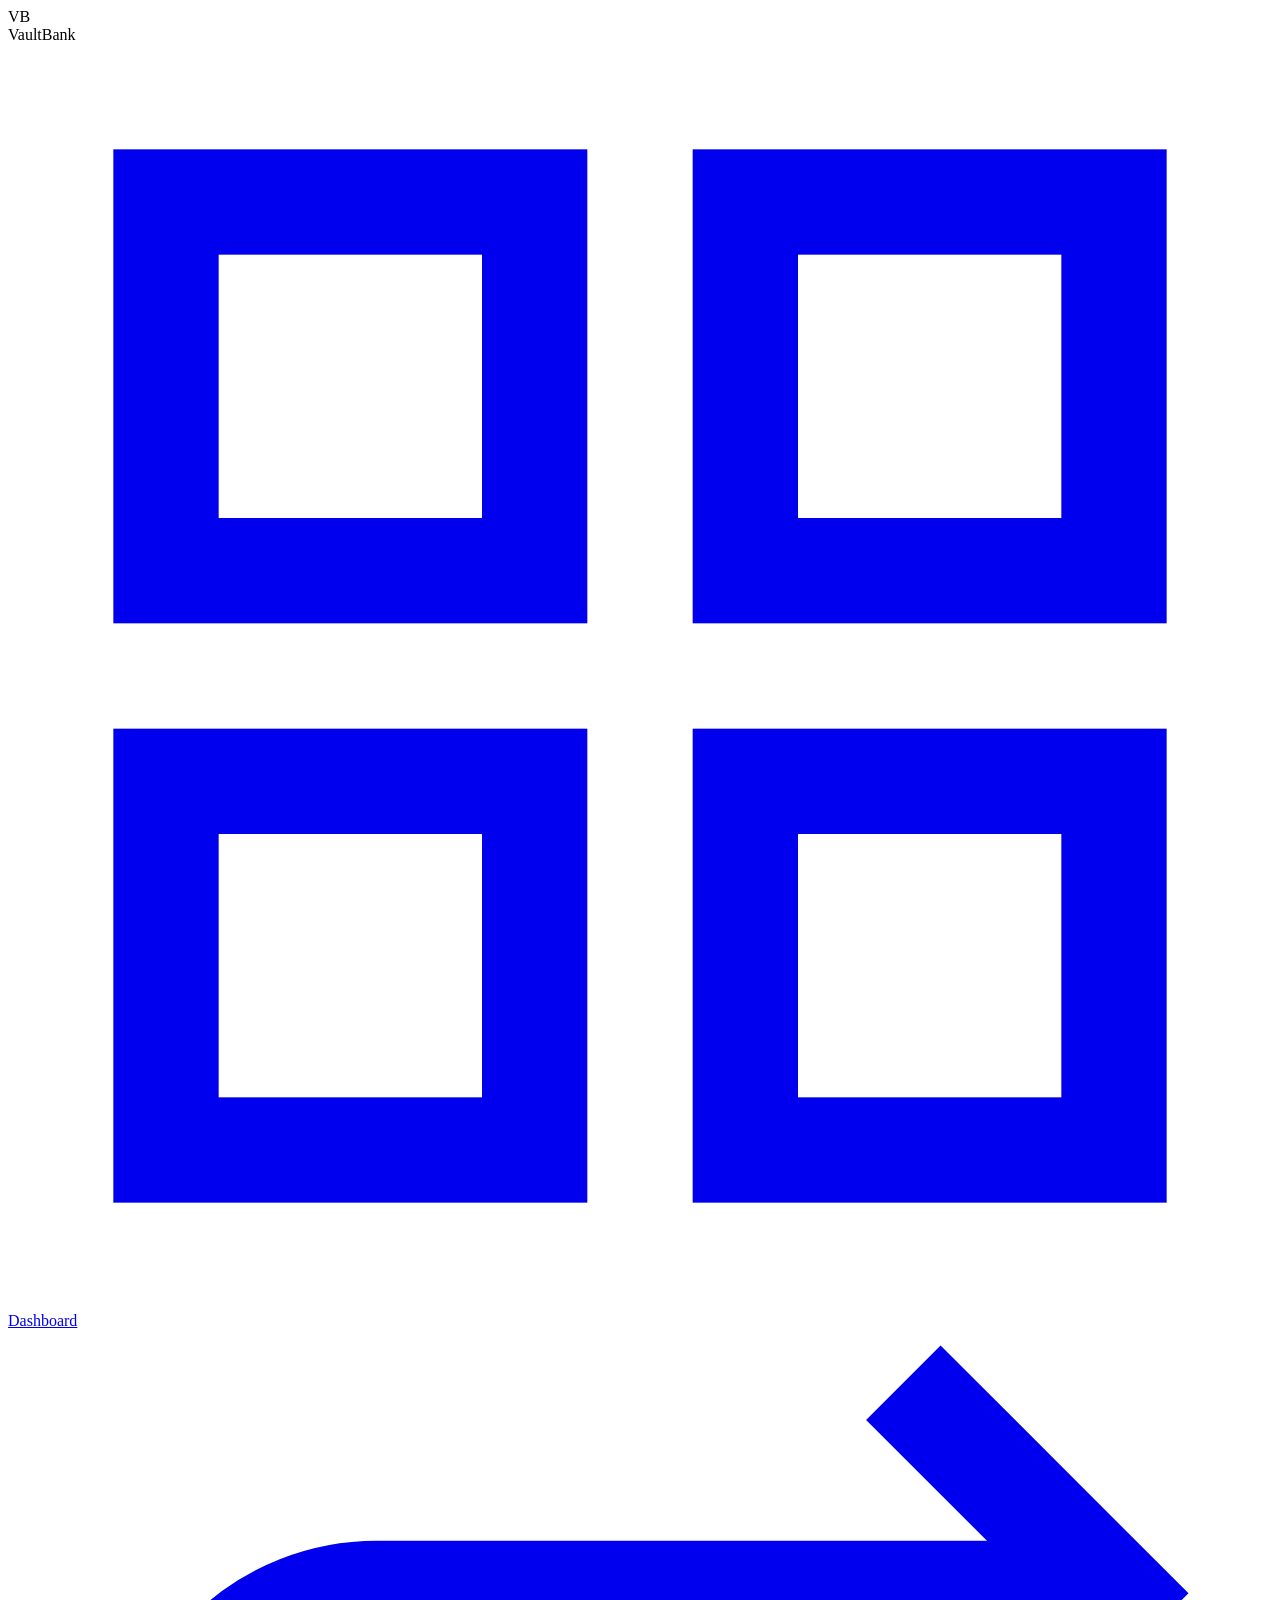
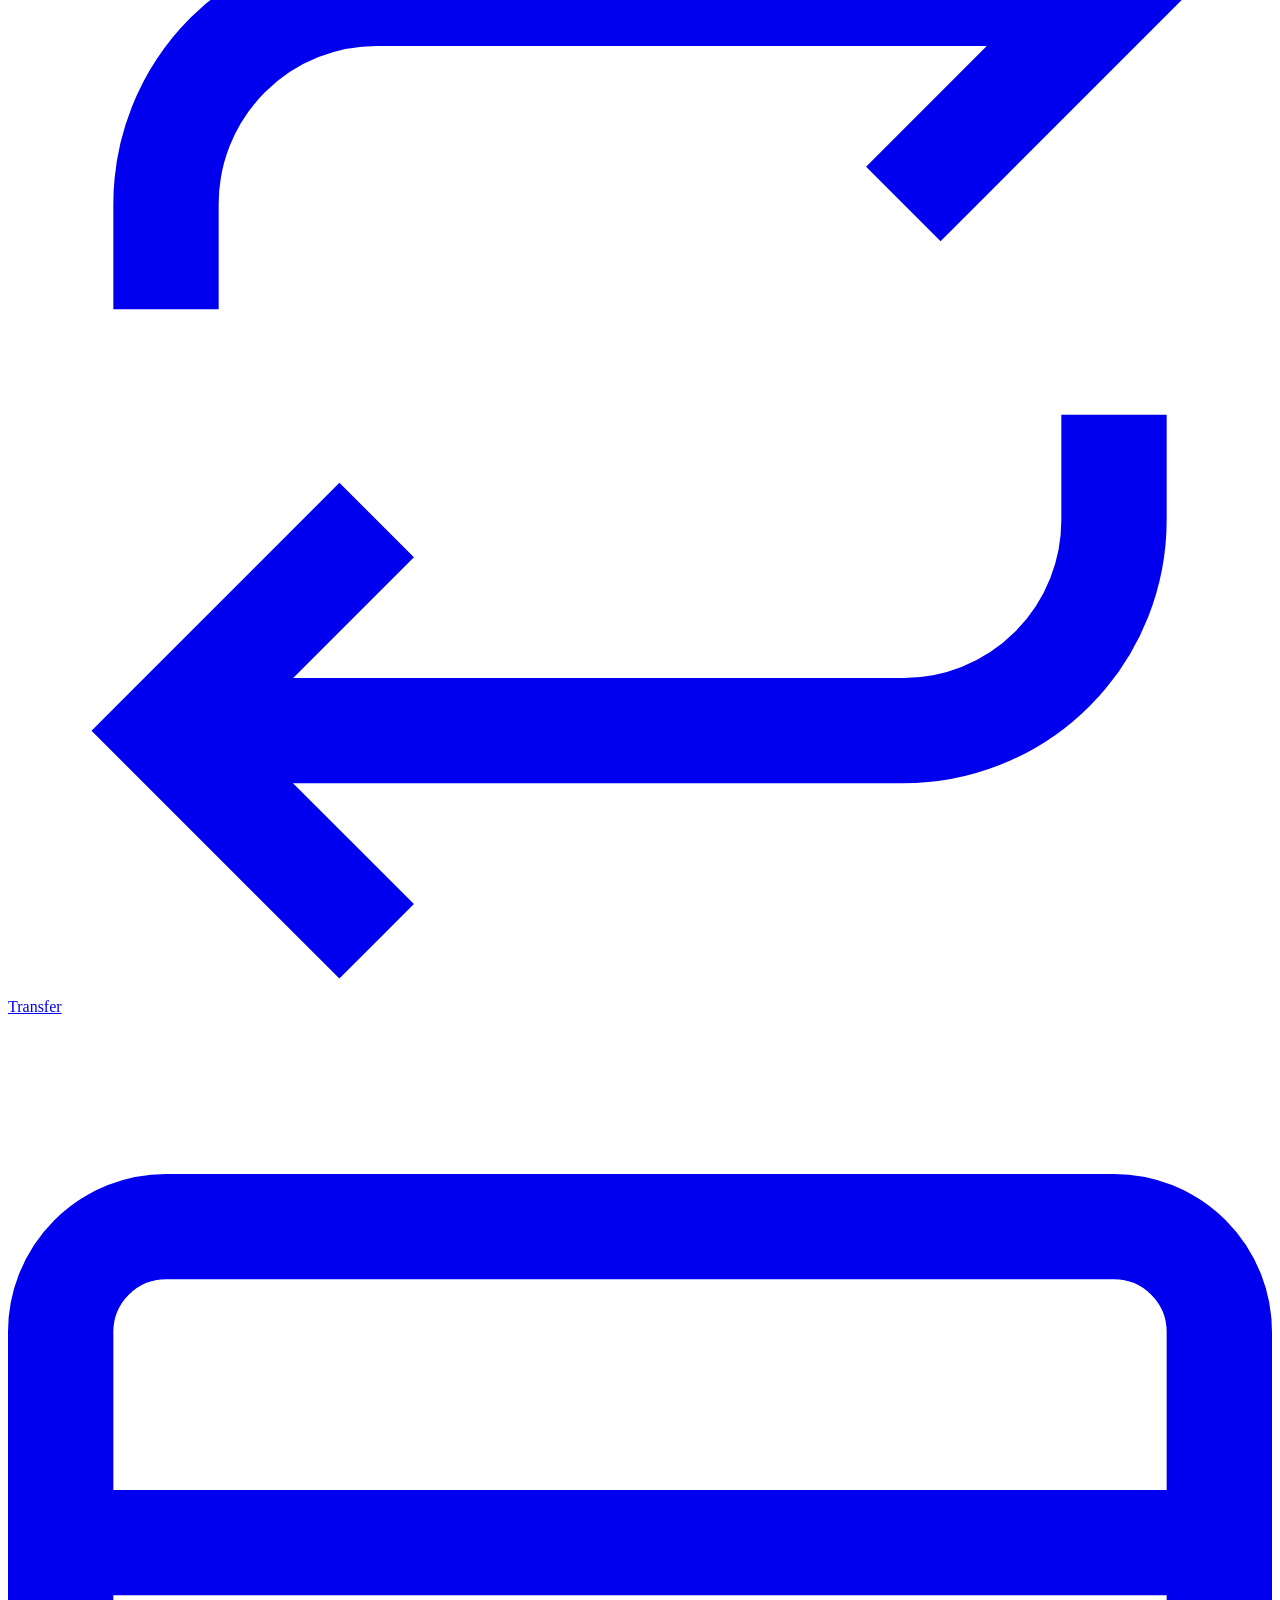
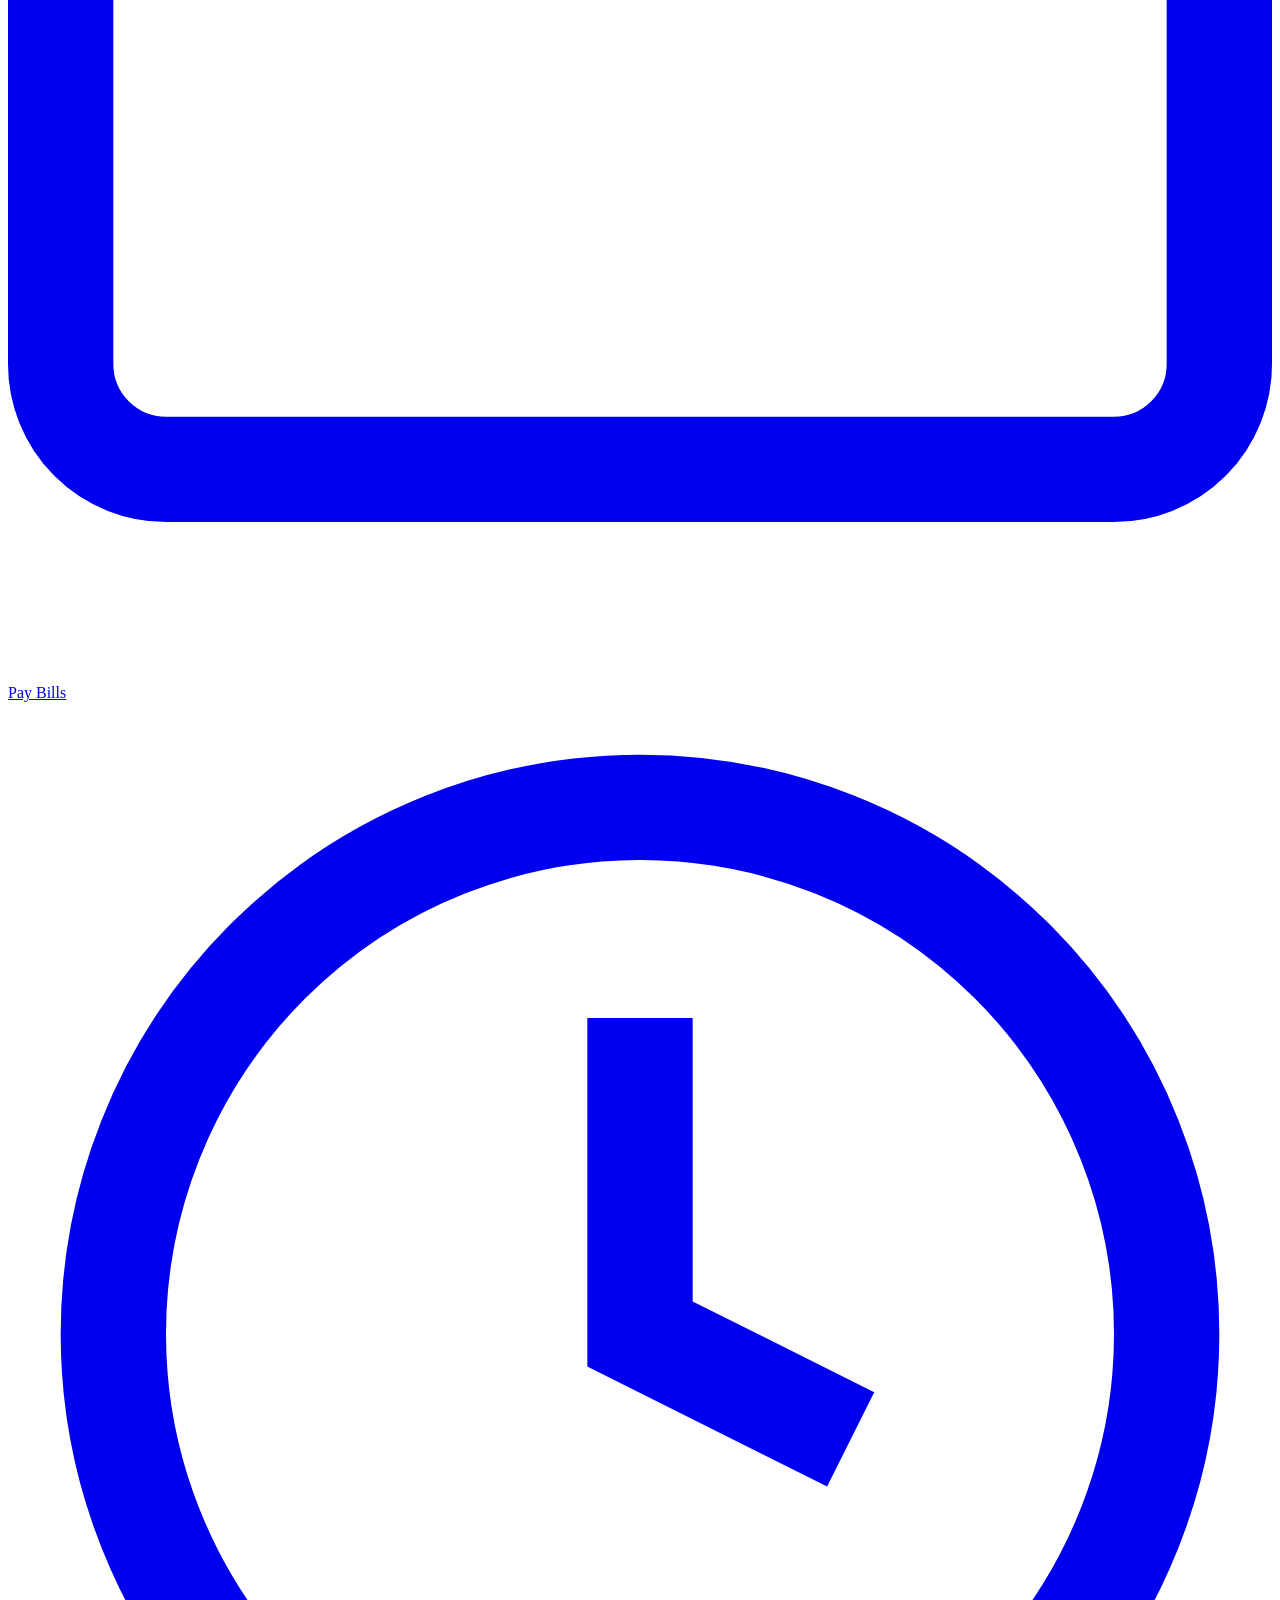
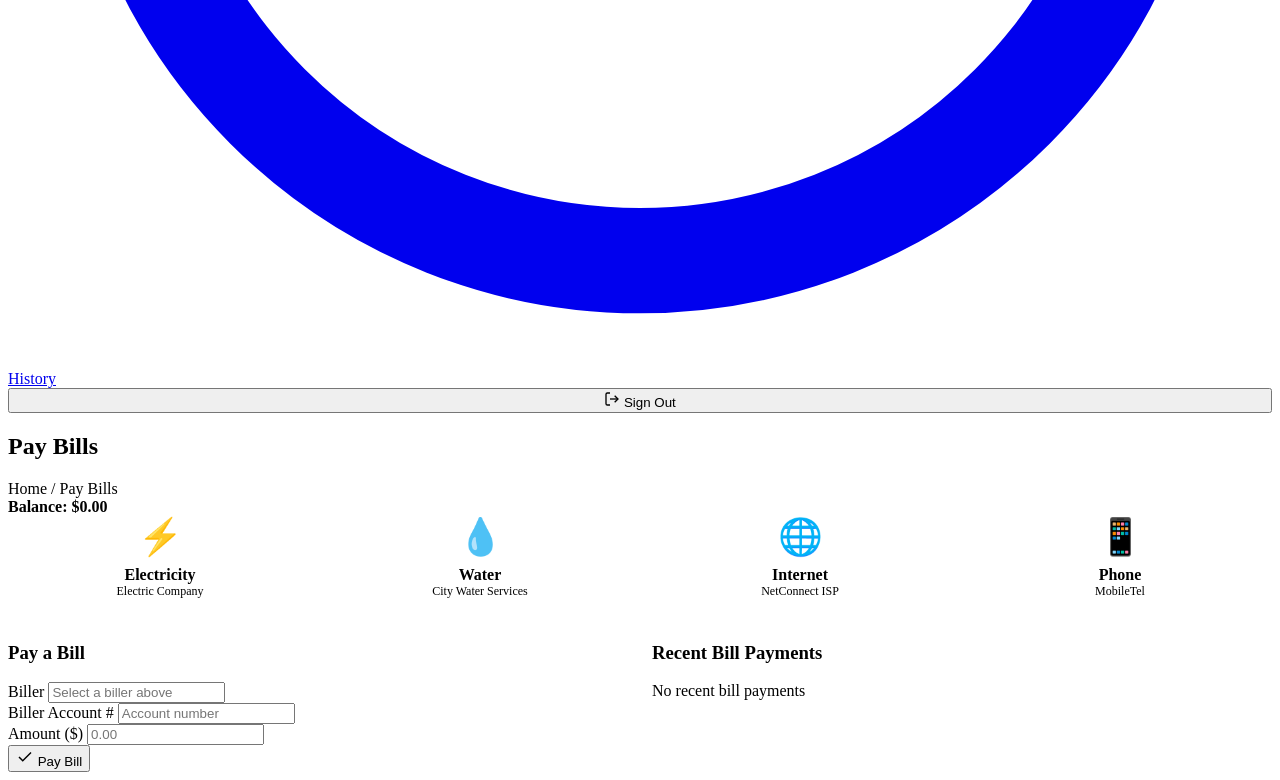
==== bills.html @ e8f4e1be "Add files via upload" ====
<!DOCTYPE html>
<html lang="en">
<head>
    <meta charset="UTF-8">
    <meta name="viewport" content="width=device-width, initial-scale=1.0">
    <title>VaultBank - Pay Bills</title>
    <link rel="stylesheet" href="bank.css">
</head>
<body>
    <div class="main-container">
        <!-- Sidebar -->
        <aside class="sidebar">
            <div class="sidebar-logo">
                <div class="logo-small">
                    <div class="icon">VB</div>
                    <span>VaultBank</span>
                </div>
            </div>
            <nav class="sidebar-nav">
                <a href="dashboard.html">
                    <svg viewBox="0 0 24 24" fill="none" stroke="currentColor" stroke-width="2"><rect x="3" y="3" width="7" height="7"/><rect x="14" y="3" width="7" height="7"/><rect x="3" y="14" width="7" height="7"/><rect x="14" y="14" width="7" height="7"/></svg>
                    Dashboard
                </a>
                <a href="transfer.html">
                    <svg viewBox="0 0 24 24" fill="none" stroke="currentColor" stroke-width="2"><polyline points="17 1 21 5 17 9"/><path d="M3 11V9a4 4 0 0 1 4-4h14"/><polyline points="7 23 3 19 7 15"/><path d="M21 13v2a4 4 0 0 1-4 4H3"/></svg>
                    Transfer
                </a>
                <a href="bills.html" class="active">
                    <svg viewBox="0 0 24 24" fill="none" stroke="currentColor" stroke-width="2"><rect x="1" y="4" width="22" height="16" rx="2" ry="2"/><line x1="1" y1="10" x2="23" y2="10"/></svg>
                    Pay Bills
                </a>
                <a href="history.html">
                    <svg viewBox="0 0 24 24" fill="none" stroke="currentColor" stroke-width="2"><circle cx="12" cy="12" r="10"/><polyline points="12 6 12 12 16 14"/></svg>
                    History
                </a>
            </nav>
            <div class="sidebar-footer">
                <div class="user-info" id="sidebarUser"></div>
                <button class="btn btn-outline btn-sm" onclick="logout()" style="width:100%;">
                    <svg width="16" height="16" viewBox="0 0 24 24" fill="none" stroke="currentColor" stroke-width="2"><path d="M9 21H5a2 2 0 0 1-2-2V5a2 2 0 0 1 2-2h4"/><polyline points="16 17 21 12 16 7"/><line x1="21" y1="12" x2="9" y2="12"/></svg>
                    Sign Out
                </button>
            </div>
        </aside>
        
        <main class="main-content">
            <div class="top-bar">
                <div>
                    <h2>Pay Bills</h2>
                    <div class="breadcrumb">Home / <span>Pay Bills</span></div>
                </div>
                <div style="font-weight:600;color:var(--gray-600);">
                    Balance: <span id="currentBalance" style="color:var(--primary);">$0.00</span>
                </div>
            </div>
            
            <!-- Biller Categories -->
            <div style="display:grid; grid-template-columns:repeat(auto-fit, minmax(200px, 1fr)); gap:16px; margin-bottom:24px;">
                <div class="card" style="text-align:center;cursor:pointer;transition:all 0.2s;" onclick="selectBiller('Electric Company', '123456789')">
                    <div style="font-size:36px;margin-bottom:8px;">⚡</div>
                    <div style="font-weight:600;">Electricity</div>
                    <div style="font-size:12px;color:var(--gray-400);">Electric Company</div>
                </div>
                <div class="card" style="text-align:center;cursor:pointer;transition:all 0.2s;" onclick="selectBiller('City Water Services', '987654321')">
                    <div style="font-size:36px;margin-bottom:8px;">💧</div>
                    <div style="font-weight:600;">Water</div>
                    <div style="font-size:12px;color:var(--gray-400);">City Water Services</div>
                </div>
                <div class="card" style="text-align:center;cursor:pointer;transition:all 0.2s;" onclick="selectBiller('NetConnect ISP', '456789123')">
                    <div style="font-size:36px;margin-bottom:8px;">🌐</div>
                    <div style="font-weight:600;">Internet</div>
                    <div style="font-size:12px;color:var(--gray-400);">NetConnect ISP</div>
                </div>
                <div class="card" style="text-align:center;cursor:pointer;transition:all 0.2s;" onclick="selectBiller('MobileTel Communications', '789123456')">
                    <div style="font-size:36px;margin-bottom:8px;">📱</div>
                    <div style="font-weight:600;">Phone</div>
                    <div style="font-size:12px;color:var(--gray-400);">MobileTel</div>
                </div>
            </div>
            
            <!-- Bill Pay Form -->
            <div style="display:grid; grid-template-columns: 1fr 1fr; gap: 24px;">
                <div class="card">
                    <div class="card-header">
                        <h3>Pay a Bill</h3>
                    </div>
                    <div class="error-message" id="errorMsg"></div>
                    <div class="success-message" id="successMsg"></div>
                    <form id="billForm">
                        <div class="form-group">
                            <label for="billerName">Biller</label>
                            <input type="text" id="billerName" placeholder="Select a biller above" required readonly>
                        </div>
                        <div class="form-group">
                            <label for="accountNumber">Biller Account #</label>
                            <input type="text" id="accountNumber" placeholder="Account number" required readonly>
                        </div>
                        <div class="form-group">
                            <label for="billAmount">Amount ($)</label>
                            <input type="number" id="billAmount" placeholder="0.00" required min="1" step="0.01">
                        </div>
                        <button type="submit" class="btn btn-primary">
                            <svg width="18" height="18" viewBox="0 0 24 24" fill="none" stroke="currentColor" stroke-width="2"><polyline points="20 6 9 17 4 12"/></svg>
                            Pay Bill
                        </button>
                    </form>
                </div>
                
                <!-- Recent Bills -->
                <div class="card">
                    <div class="card-header">
                        <h3>Recent Bill Payments</h3>
                    </div>
                    <div id="recentBillsList">
                        <div class="empty-state">
                            <p>No recent bill payments</p>
                        </div>
                    </div>
                </div>
            </div>
        </main>
    </div>
    
    <script src="bank.js"></script>
    <script>
        const session = requireAuth();
        const user = getCurrentUser();
        
        document.getElementById('sidebarUser').innerHTML = `
            <div class="user-avatar">${user.fullName.charAt(0).toUpperCase()}</div>
            <div>
                <div class="user-name">${user.fullName}</div>
                <div class="user-email">${user.email}</div>
            </div>
        `;
        document.getElementById('currentBalance').textContent = formatCurrency(user.balance);
        
        // Select biller
        function selectBiller(name, accountNum) {
            document.getElementById('billerName').value = name;
            document.getElementById('accountNumber').value = accountNum;
            document.getElementById('billAmount').focus();
        }
        
        // Load recent bill payments
        function loadRecentBills() {
            const transactions = getUserTransactions();
            const bills = transactions.filter(t => t.category === 'bill').slice(0, 5);
            const container = document.getElementById('recentBillsList');
            
            if (bills.length > 0) {
                container.innerHTML = bills.map(t => `
                    <div style="display:flex;justify-content:space-between;align-items:center;padding:12px 0;border-bottom:1px solid var(--gray-100);">
                        <div>
                            <div style="font-weight:600;font-size:14px;">${t.description}</div>
                            <div style="font-size:12px;color:var(--gray-400);">${formatDate(t.date)}</div>
                        </div>
                        <div class="amount-debit" style="font-weight:700;">-${formatCurrency(t.amount)}</div>
                    </div>
                `).join('');
            } else {
                container.innerHTML = '<div class="empty-state"><p>No recent bill payments</p></div>';
            }
        }
        loadRecentBills();
        
        // Handle bill payment
        document.getElementById('billForm').addEventListener('submit', function(e) {
            e.preventDefault();
            const errorMsg = document.getElementById('errorMsg');
            const successMsg = document.getElementById('successMsg');
            errorMsg.classList.remove('show');
            successMsg.classList.remove('show');
            
            const billerName = document.getElementById('billerName').value;
            const accountNumber = document.getElementById('accountNumber').value;
            const amount = parseFloat(document.getElementById('billAmount').value);
            
            if (!billerName || !accountNumber) {
                errorMsg.textContent = 'Please select a biller first.';
                errorMsg.classList.add('show');
                return;
            }
            
            if (isNaN(amount) || amount <= 0) {
                errorMsg.textContent = 'Please enter a valid amount.';
                errorMsg.classList.add('show');
                return;
            }
            
            if (amount > user.balance) {
                errorMsg.textContent = 'Insufficient funds. Your balance is ' + formatCurrency(user.balance) + '.';
                errorMsg.classList.add('show');
                return;
            }
            
            // Process payment
            const newBalance = user.balance - amount;
            const users = getUsers();
            users[user.email].balance = newBalance;
            saveUsers(users);
            
            addTransaction({
                description: `Bill Payment - ${billerName} (Acct: ${accountNumber.slice(-4)})`,
                amount: amount,
                type: 'debit',
                category: 'bill',
                balanceAfter: newBalance,
                status: 'completed'
            });
            
            document.getElementById('currentBalance').textContent = formatCurrency(newBalance);
            user.balance = newBalance;
            
            successMsg.textContent = `Successfully paid ${formatCurrency(amount)} to ${billerName}!`;
            successMsg.classList.add('show');
            showToast('Bill paid successfully!', 'success');
            
            document.getElementById('billAmount').value = '';
            document.getElementById('billerName').value = '';
            document.getElementById('accountNumber').value = '';
            loadRecentBills();
        });
    </script>
</body>
</html>
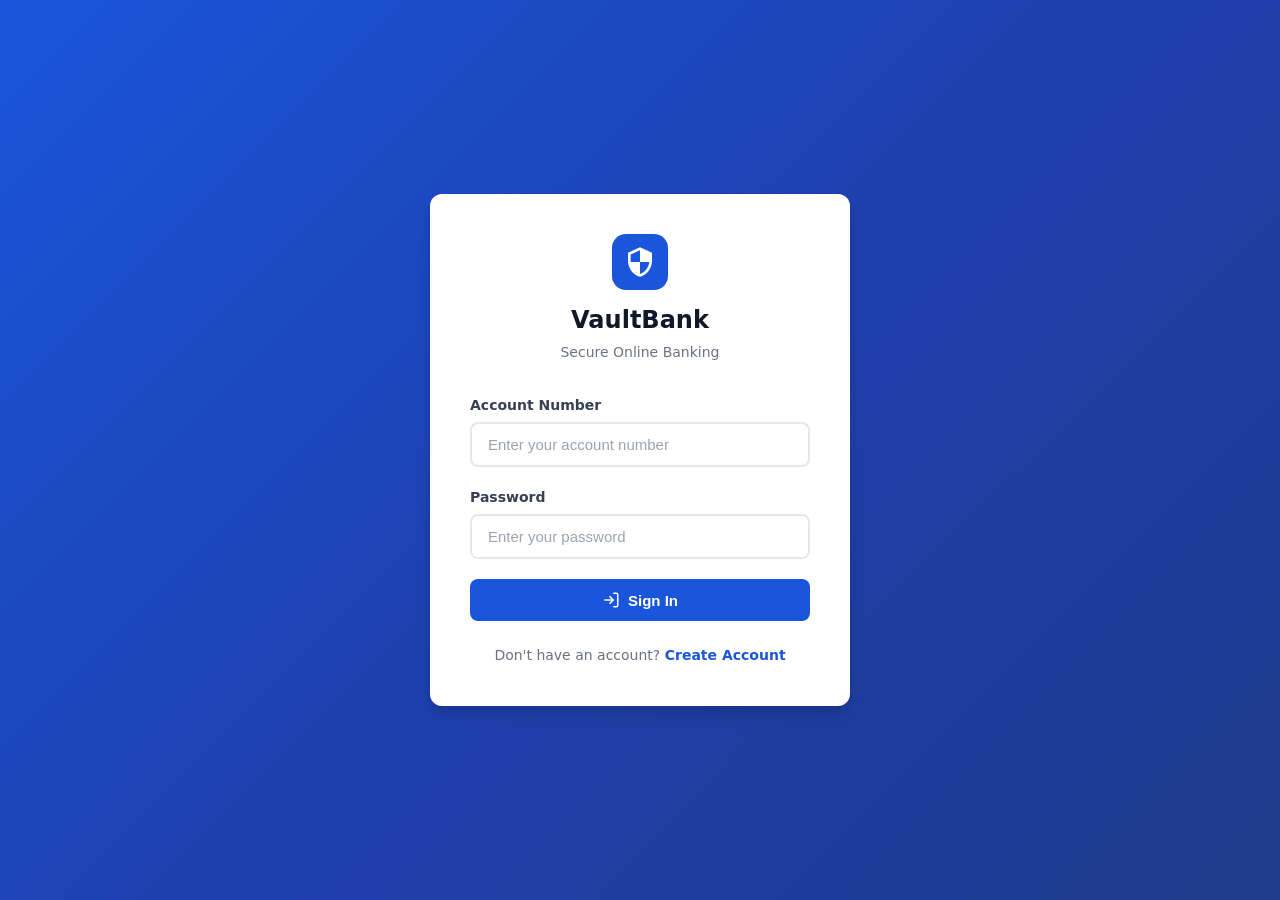
==== commit 0e374dd4: "Add files via upload" ====
--- a/bills.html
+++ b/bills.html
@@ -1,160 +1,105 @@
 <!DOCTYPE html>
 <html lang="en">
 <head>
-    <meta charset="UTF-8">
-    <meta name="viewport" content="width=device-width, initial-scale=1.0">
+    <meta charset="UTF-8" />
+    <meta name="viewport" content="width=device-width, initial-scale=1.0" />
     <title>VaultBank - Pay Bills</title>
-    <link rel="stylesheet" href="bank.css">
+    <link rel="stylesheet" href="bank.css" />
 </head>
 <body>
     <div class="main-container">
-        <!-- Sidebar -->
         <aside class="sidebar">
-            <div class="sidebar-logo">
-                <div class="logo-small">
-                    <div class="icon">VB</div>
-                    <span>VaultBank</span>
-                </div>
-            </div>
+            <div class="sidebar-logo"><div class="logo-small"><div class="icon">VB</div><span>VaultBank</span></div></div>
             <nav class="sidebar-nav">
-                <a href="dashboard.html">
-                    <svg viewBox="0 0 24 24" fill="none" stroke="currentColor" stroke-width="2"><rect x="3" y="3" width="7" height="7"/><rect x="14" y="3" width="7" height="7"/><rect x="3" y="14" width="7" height="7"/><rect x="14" y="14" width="7" height="7"/></svg>
-                    Dashboard
-                </a>
-                <a href="transfer.html">
-                    <svg viewBox="0 0 24 24" fill="none" stroke="currentColor" stroke-width="2"><polyline points="17 1 21 5 17 9"/><path d="M3 11V9a4 4 0 0 1 4-4h14"/><polyline points="7 23 3 19 7 15"/><path d="M21 13v2a4 4 0 0 1-4 4H3"/></svg>
-                    Transfer
-                </a>
-                <a href="bills.html" class="active">
-                    <svg viewBox="0 0 24 24" fill="none" stroke="currentColor" stroke-width="2"><rect x="1" y="4" width="22" height="16" rx="2" ry="2"/><line x1="1" y1="10" x2="23" y2="10"/></svg>
-                    Pay Bills
-                </a>
-                <a href="history.html">
-                    <svg viewBox="0 0 24 24" fill="none" stroke="currentColor" stroke-width="2"><circle cx="12" cy="12" r="10"/><polyline points="12 6 12 12 16 14"/></svg>
-                    History
-                </a>
+                <a href="dashboard.html"><svg viewBox="0 0 24 24" fill="none" stroke="currentColor" stroke-width="2"><rect x="3" y="3" width="7" height="7"/><rect x="14" y="3" width="7" height="7"/><rect x="3" y="14" width="7" height="7"/><rect x="14" y="14" width="7" height="7"/></svg> Dashboard</a>
+                <a href="transfer.html"><svg viewBox="0 0 24 24" fill="none" stroke="currentColor" stroke-width="2"><polyline points="17 1 21 5 17 9"/><path d="M3 11V9a4 4 0 0 1 4-4h14"/><polyline points="7 23 3 19 7 15"/><path d="M21 13v2a4 4 0 0 1-4 4H3"/></svg> Transfer</a>
+                <a href="bills.html" class="active"><svg viewBox="0 0 24 24" fill="none" stroke="currentColor" stroke-width="2"><rect x="1" y="4" width="22" height="16" rx="2" ry="2"/><line x1="1" y1="10" x2="23" y2="10"/></svg> Pay Bills</a>
+                <a href="history.html"><svg viewBox="0 0 24 24" fill="none" stroke="currentColor" stroke-width="2"><circle cx="12" cy="12" r="10"/><polyline points="12 6 12 12 16 14"/></svg> History</a>
             </nav>
             <div class="sidebar-footer">
                 <div class="user-info" id="sidebarUser"></div>
-                <button class="btn btn-outline btn-sm" onclick="logout()" style="width:100%;">
-                    <svg width="16" height="16" viewBox="0 0 24 24" fill="none" stroke="currentColor" stroke-width="2"><path d="M9 21H5a2 2 0 0 1-2-2V5a2 2 0 0 1 2-2h4"/><polyline points="16 17 21 12 16 7"/><line x1="21" y1="12" x2="9" y2="12"/></svg>
-                    Sign Out
-                </button>
+                <button class="btn btn-outline btn-sm" onclick="logout()" style="width:100%;">Sign Out</button>
             </div>
         </aside>
-        
         <main class="main-content">
             <div class="top-bar">
-                <div>
-                    <h2>Pay Bills</h2>
-                    <div class="breadcrumb">Home / <span>Pay Bills</span></div>
-                </div>
-                <div style="font-weight:600;color:var(--gray-600);">
-                    Balance: <span id="currentBalance" style="color:var(--primary);">$0.00</span>
-                </div>
+                <div><h2>Pay Bills</h2><div class="breadcrumb">Home / <span>Pay Bills</span></div></div>
+                <div style="font-weight:600;color:var(--gray-600);">Balance: <span id="currentBalance" style="color:var(--primary);">$0.00</span></div>
             </div>
-            
-            <!-- Biller Categories -->
             <div style="display:grid; grid-template-columns:repeat(auto-fit, minmax(200px, 1fr)); gap:16px; margin-bottom:24px;">
-                <div class="card" style="text-align:center;cursor:pointer;transition:all 0.2s;" onclick="selectBiller('Electric Company', '123456789')">
+                <div class="card" style="text-align:center;cursor:pointer;" onclick="selectBiller('Electric Company', '123456789')">
                     <div style="font-size:36px;margin-bottom:8px;">⚡</div>
                     <div style="font-weight:600;">Electricity</div>
                     <div style="font-size:12px;color:var(--gray-400);">Electric Company</div>
                 </div>
-                <div class="card" style="text-align:center;cursor:pointer;transition:all 0.2s;" onclick="selectBiller('City Water Services', '987654321')">
+                <div class="card" style="text-align:center;cursor:pointer;" onclick="selectBiller('City Water Services', '987654321')">
                     <div style="font-size:36px;margin-bottom:8px;">💧</div>
                     <div style="font-weight:600;">Water</div>
                     <div style="font-size:12px;color:var(--gray-400);">City Water Services</div>
                 </div>
-                <div class="card" style="text-align:center;cursor:pointer;transition:all 0.2s;" onclick="selectBiller('NetConnect ISP', '456789123')">
+                <div class="card" style="text-align:center;cursor:pointer;" onclick="selectBiller('NetConnect ISP', '456789123')">
                     <div style="font-size:36px;margin-bottom:8px;">🌐</div>
                     <div style="font-weight:600;">Internet</div>
                     <div style="font-size:12px;color:var(--gray-400);">NetConnect ISP</div>
                 </div>
-                <div class="card" style="text-align:center;cursor:pointer;transition:all 0.2s;" onclick="selectBiller('MobileTel Communications', '789123456')">
+                <div class="card" style="text-align:center;cursor:pointer;" onclick="selectBiller('MobileTel Communications', '789123456')">
                     <div style="font-size:36px;margin-bottom:8px;">📱</div>
                     <div style="font-weight:600;">Phone</div>
                     <div style="font-size:12px;color:var(--gray-400);">MobileTel</div>
                 </div>
             </div>
-            
-            <!-- Bill Pay Form -->
             <div style="display:grid; grid-template-columns: 1fr 1fr; gap: 24px;">
                 <div class="card">
-                    <div class="card-header">
-                        <h3>Pay a Bill</h3>
-                    </div>
+                    <div class="card-header"><h3>Pay a Bill</h3></div>
                     <div class="error-message" id="errorMsg"></div>
                     <div class="success-message" id="successMsg"></div>
                     <form id="billForm">
                         <div class="form-group">
                             <label for="billerName">Biller</label>
-                            <input type="text" id="billerName" placeholder="Select a biller above" required readonly>
+                            <input type="text" id="billerName" placeholder="Select a biller above" required readonly />
                         </div>
                         <div class="form-group">
                             <label for="accountNumber">Biller Account #</label>
-                            <input type="text" id="accountNumber" placeholder="Account number" required readonly>
+                            <input type="text" id="accountNumber" placeholder="Account number" required readonly />
                         </div>
                         <div class="form-group">
                             <label for="billAmount">Amount ($)</label>
-                            <input type="number" id="billAmount" placeholder="0.00" required min="1" step="0.01">
+                            <input type="number" id="billAmount" placeholder="0.00" required min="1" step="0.01" />
                         </div>
-                        <button type="submit" class="btn btn-primary">
-                            <svg width="18" height="18" viewBox="0 0 24 24" fill="none" stroke="currentColor" stroke-width="2"><polyline points="20 6 9 17 4 12"/></svg>
-                            Pay Bill
-                        </button>
+                        <button type="submit" class="btn btn-primary">Pay Bill</button>
                     </form>
                 </div>
-                
-                <!-- Recent Bills -->
                 <div class="card">
-                    <div class="card-header">
-                        <h3>Recent Bill Payments</h3>
-                    </div>
-                    <div id="recentBillsList">
-                        <div class="empty-state">
-                            <p>No recent bill payments</p>
-                        </div>
-                    </div>
+                    <div class="card-header"><h3>Recent Bill Payments</h3></div>
+                    <div id="recentBillsList"><div class="empty-state"><p>No recent bill payments</p></div></div>
                 </div>
             </div>
         </main>
     </div>
-    
     <script src="bank.js"></script>
     <script>
         const session = requireAuth();
         const user = getCurrentUser();
-        
+
         document.getElementById('sidebarUser').innerHTML = `
             <div class="user-avatar">${user.fullName.charAt(0).toUpperCase()}</div>
-            <div>
-                <div class="user-name">${user.fullName}</div>
-                <div class="user-email">${user.email}</div>
-            </div>
+            <div><div class="user-name">${user.fullName}</div><div class="user-email">${user.email}</div></div>
         `;
         document.getElementById('currentBalance').textContent = formatCurrency(user.balance);
-        
-        // Select biller
-        function selectBiller(name, accountNum) {
+
+        function selectBiller(name, acc) {
             document.getElementById('billerName').value = name;
-            document.getElementById('accountNumber').value = accountNum;
+            document.getElementById('accountNumber').value = acc;
             document.getElementById('billAmount').focus();
         }
-        
-        // Load recent bill payments
+
         function loadRecentBills() {
-            const transactions = getUserTransactions();
-            const bills = transactions.filter(t => t.category === 'bill').slice(0, 5);
+            const txns = getUserTransactions().filter(t => t.category === 'bill').slice(0, 5);
             const container = document.getElementById('recentBillsList');
-            
-            if (bills.length > 0) {
-                container.innerHTML = bills.map(t => `
+            if (txns.length > 0) {
+                container.innerHTML = txns.map(t => `
                     <div style="display:flex;justify-content:space-between;align-items:center;padding:12px 0;border-bottom:1px solid var(--gray-100);">
-                        <div>
-                            <div style="font-weight:600;font-size:14px;">${t.description}</div>
-                            <div style="font-size:12px;color:var(--gray-400);">${formatDate(t.date)}</div>
-                        </div>
+                        <div><div style="font-weight:600;font-size:14px;">${t.description}</div><div style="font-size:12px;color:var(--gray-400);">${formatDate(t.date)}</div></div>
                         <div class="amount-debit" style="font-weight:700;">-${formatCurrency(t.amount)}</div>
                     </div>
                 `).join('');
@@ -163,62 +108,41 @@
             }
         }
         loadRecentBills();
-        
-        // Handle bill payment
+
         document.getElementById('billForm').addEventListener('submit', function(e) {
             e.preventDefault();
-            const errorMsg = document.getElementById('errorMsg');
-            const successMsg = document.getElementById('successMsg');
-            errorMsg.classList.remove('show');
-            successMsg.classList.remove('show');
-            
-            const billerName = document.getElementById('billerName').value;
-            const accountNumber = document.getElementById('accountNumber').value;
+            const err = document.getElementById('errorMsg');
+            const suc = document.getElementById('successMsg');
+            err.classList.remove('show'); suc.classList.remove('show');
+
+            const biller = document.getElementById('billerName').value;
+            const acc = document.getElementById('accountNumber').value;
             const amount = parseFloat(document.getElementById('billAmount').value);
-            
-            if (!billerName || !accountNumber) {
-                errorMsg.textContent = 'Please select a biller first.';
-                errorMsg.classList.add('show');
-                return;
-            }
-            
-            if (isNaN(amount) || amount <= 0) {
-                errorMsg.textContent = 'Please enter a valid amount.';
-                errorMsg.classList.add('show');
-                return;
-            }
-            
-            if (amount > user.balance) {
-                errorMsg.textContent = 'Insufficient funds. Your balance is ' + formatCurrency(user.balance) + '.';
-                errorMsg.classList.add('show');
-                return;
-            }
-            
-            // Process payment
+
+            if (!biller || !acc) { err.textContent = 'Please select a biller first.'; err.classList.add('show'); return; }
+            if (isNaN(amount) || amount <= 0) { err.textContent = 'Enter a valid amount.'; err.classList.add('show'); return; }
+            if (amount > user.balance) { err.textContent = 'Insufficient funds. Balance: ' + formatCurrency(user.balance); err.classList.add('show'); return; }
+
             const newBalance = user.balance - amount;
             const users = getUsers();
-            users[user.email].balance = newBalance;
+            users[user.accountNumber].balance = newBalance;
             saveUsers(users);
-            
+
             addTransaction({
-                description: `Bill Payment - ${billerName} (Acct: ${accountNumber.slice(-4)})`,
+                description: `Bill Payment - ${biller} (Acct: ${acc.slice(-4)})`,
                 amount: amount,
                 type: 'debit',
                 category: 'bill',
                 balanceAfter: newBalance,
                 status: 'completed'
             });
-            
+
+            user.balance = newBalance;
             document.getElementById('currentBalance').textContent = formatCurrency(newBalance);
-            user.balance = newBalance;
-            
-            successMsg.textContent = `Successfully paid ${formatCurrency(amount)} to ${billerName}!`;
-            successMsg.classList.add('show');
-            showToast('Bill paid successfully!', 'success');
-            
-            document.getElementById('billAmount').value = '';
-            document.getElementById('billerName').value = '';
-            document.getElementById('accountNumber').value = '';
+            suc.textContent = `Successfully paid ${formatCurrency(amount)} to ${biller}!`;
+            suc.classList.add('show');
+            showToast('Bill paid!', 'success');
+            document.getElementById('billForm').reset();
             loadRecentBills();
         });
     </script>
--- a/bank.css
+++ b/bank.css
@@ -0,0 +1,1335 @@
+/* ============================================
+   VAULTBANK ONLINE BANKING - COMPLETE STYLES
+   Blue & White Theme | Fully Responsive
+   ============================================ */
+
+/* ===== RESET & BASE ===== */
+* {
+    margin: 0;
+    padding: 0;
+    box-sizing: border-box;
+}
+
+:root {
+    --primary: #1a56db;
+    --primary-dark: #1e40af;
+    --primary-light: #3b82f6;
+    --primary-bg: #eff6ff;
+    --white: #ffffff;
+    --gray-50: #f9fafb;
+    --gray-100: #f3f4f6;
+    --gray-200: #e5e7eb;
+    --gray-300: #d1d5db;
+    --gray-400: #9ca3af;
+    --gray-500: #6b7280;
+    --gray-600: #4b5563;
+    --gray-700: #374151;
+    --gray-800: #1f2937;
+    --gray-900: #111827;
+    --red-500: #ef4444;
+    --red-600: #dc2626;
+    --green-500: #10b981;
+    --green-600: #059669;
+    --amber-500: #f59e0b;
+    --shadow-sm: 0 1px 2px rgba(0, 0, 0, 0.05);
+    --shadow: 0 1px 3px rgba(0, 0, 0, 0.1), 0 1px 2px rgba(0, 0, 0, 0.06);
+    --shadow-md: 0 4px 6px rgba(0, 0, 0, 0.07), 0 2px 4px rgba(0, 0, 0, 0.06);
+    --shadow-lg: 0 10px 15px rgba(0, 0, 0, 0.1), 0 4px 6px rgba(0, 0, 0, 0.05);
+    --radius: 8px;
+    --radius-lg: 12px;
+}
+
+body {
+    font-family: 'Inter', 'Segoe UI', system-ui, -apple-system, sans-serif;
+    background: var(--gray-50);
+    color: var(--gray-800);
+    min-height: 100vh;
+    line-height: 1.5;
+}
+
+/* ===== AUTH PAGES (Login & Signup) ===== */
+.auth-container {
+    min-height: 100vh;
+    display: flex;
+    align-items: center;
+    justify-content: center;
+    padding: 20px;
+    background: linear-gradient(135deg, #1a56db 0%, #1e40af 50%, #1e3a8a 100%);
+}
+
+.auth-card {
+    background: var(--white);
+    border-radius: var(--radius-lg);
+    padding: 40px;
+    width: 100%;
+    max-width: 420px;
+    box-shadow: var(--shadow-lg);
+}
+
+.auth-logo {
+    text-align: center;
+    margin-bottom: 32px;
+}
+
+.auth-logo .logo-icon {
+    width: 56px;
+    height: 56px;
+    background: var(--primary);
+    border-radius: 14px;
+    display: inline-flex;
+    align-items: center;
+    justify-content: center;
+    margin-bottom: 12px;
+}
+
+.auth-logo .logo-icon svg {
+    width: 32px;
+    height: 32px;
+    fill: white;
+}
+
+.auth-logo h1 {
+    font-size: 24px;
+    font-weight: 700;
+    color: var(--gray-900);
+}
+
+.auth-logo p {
+    color: var(--gray-500);
+    font-size: 14px;
+    margin-top: 4px;
+}
+
+.form-group {
+    margin-bottom: 20px;
+}
+
+.form-group label {
+    display: block;
+    font-size: 14px;
+    font-weight: 600;
+    color: var(--gray-700);
+    margin-bottom: 6px;
+}
+
+.form-group input,
+.form-group select {
+    width: 100%;
+    padding: 12px 16px;
+    border: 2px solid var(--gray-200);
+    border-radius: var(--radius);
+    font-size: 15px;
+    transition: all 0.2s ease;
+    outline: none;
+    background: var(--white);
+    color: var(--gray-800);
+}
+
+.form-group input:focus,
+.form-group select:focus {
+    border-color: var(--primary-light);
+    box-shadow: 0 0 0 3px rgba(59, 130, 246, 0.1);
+}
+
+.form-group input::placeholder {
+    color: var(--gray-400);
+}
+
+.btn {
+    display: inline-flex;
+    align-items: center;
+    justify-content: center;
+    gap: 8px;
+    padding: 12px 24px;
+    border-radius: var(--radius);
+    font-size: 15px;
+    font-weight: 600;
+    border: none;
+    cursor: pointer;
+    transition: all 0.2s ease;
+    text-decoration: none;
+    width: 100%;
+}
+
+.btn-primary {
+    background: var(--primary);
+    color: var(--white);
+}
+
+.btn-primary:hover {
+    background: var(--primary-dark);
+    transform: translateY(-1px);
+    box-shadow: var(--shadow-md);
+}
+
+.btn-outline {
+    background: transparent;
+    color: var(--primary);
+    border: 2px solid var(--primary);
+}
+
+.btn-outline:hover {
+    background: var(--primary-bg);
+}
+
+.btn-danger {
+    background: var(--red-500);
+    color: white;
+}
+
+.btn-danger:hover {
+    background: var(--red-600);
+}
+
+.btn-sm {
+    padding: 8px 16px;
+    font-size: 13px;
+    width: auto;
+}
+
+.auth-footer {
+    text-align: center;
+    margin-top: 24px;
+    color: var(--gray-500);
+    font-size: 14px;
+}
+
+.auth-footer a {
+    color: var(--primary);
+    font-weight: 600;
+    text-decoration: none;
+}
+
+.auth-footer a:hover {
+    text-decoration: underline;
+}
+
+.error-message {
+    background: #fef2f2;
+    color: var(--red-600);
+    padding: 10px 14px;
+    border-radius: var(--radius);
+    font-size: 13px;
+    margin-bottom: 16px;
+    border: 1px solid #fecaca;
+    display: none;
+}
+
+.error-message.show {
+    display: block;
+}
+
+.success-message {
+    background: #f0fdf4;
+    color: var(--green-600);
+    padding: 10px 14px;
+    border-radius: var(--radius);
+    font-size: 13px;
+    margin-bottom: 16px;
+    border: 1px solid #bbf7d0;
+    display: none;
+}
+
+.success-message.show {
+    display: block;
+}
+
+/* ===== MAIN LAYOUT (Dashboard) ===== */
+.main-container {
+    display: flex;
+    min-height: 100vh;
+}
+
+/* ===== SIDEBAR ===== */
+.sidebar {
+    width: 260px;
+    background: var(--white);
+    border-right: 1px solid var(--gray-200);
+    padding: 24px 0;
+    display: flex;
+    flex-direction: column;
+    position: fixed;
+    top: 0;
+    left: 0;
+    bottom: 0;
+    z-index: 100;
+    transition: transform 0.3s ease;
+}
+
+.sidebar-logo {
+    padding: 0 24px 24px;
+    border-bottom: 1px solid var(--gray-200);
+    margin-bottom: 16px;
+}
+
+.sidebar-logo .logo-small {
+    display: flex;
+    align-items: center;
+    gap: 10px;
+}
+
+.sidebar-logo .logo-small .icon {
+    width: 36px;
+    height: 36px;
+    background: var(--primary);
+    border-radius: 10px;
+    display: flex;
+    align-items: center;
+    justify-content: center;
+    color: white;
+    font-weight: 700;
+    font-size: 18px;
+}
+
+.sidebar-logo .logo-small span {
+    font-weight: 700;
+    font-size: 18px;
+    color: var(--gray-900);
+}
+
+.sidebar-nav {
+    flex: 1;
+    padding: 0 12px;
+}
+
+.sidebar-nav a {
+    display: flex;
+    align-items: center;
+    gap: 12px;
+    padding: 12px 16px;
+    border-radius: var(--radius);
+    color: var(--gray-600);
+    text-decoration: none;
+    font-weight: 500;
+    font-size: 15px;
+    margin-bottom: 4px;
+    transition: all 0.15s ease;
+}
+
+.sidebar-nav a:hover {
+    background: var(--primary-bg);
+    color: var(--primary);
+}
+
+.sidebar-nav a.active {
+    background: var(--primary-bg);
+    color: var(--primary);
+    font-weight: 600;
+}
+
+.sidebar-nav a svg {
+    width: 20px;
+    height: 20px;
+    flex-shrink: 0;
+}
+
+.sidebar-footer {
+    padding: 16px 24px;
+    border-top: 1px solid var(--gray-200);
+}
+
+.user-info {
+    display: flex;
+    align-items: center;
+    gap: 10px;
+    margin-bottom: 12px;
+}
+
+.user-avatar {
+    width: 40px;
+    height: 40px;
+    background: var(--primary-light);
+    border-radius: 50%;
+    display: flex;
+    align-items: center;
+    justify-content: center;
+    color: white;
+    font-weight: 700;
+    font-size: 16px;
+}
+
+.user-name {
+    font-weight: 600;
+    font-size: 14px;
+    color: var(--gray-800);
+}
+
+.user-email {
+    font-size: 12px;
+    color: var(--gray-400);
+}
+
+.main-content {
+    flex: 1;
+    margin-left: 260px;
+    padding: 32px;
+    transition: margin-left 0.3s ease;
+}
+
+/* ===== TOP BAR ===== */
+.top-bar {
+    display: flex;
+    justify-content: space-between;
+    align-items: center;
+    margin-bottom: 32px;
+}
+
+.top-bar h2 {
+    font-size: 24px;
+    font-weight: 700;
+    color: var(--gray-900);
+}
+
+.breadcrumb {
+    font-size: 14px;
+    color: var(--gray-400);
+}
+
+.breadcrumb span {
+    color: var(--gray-600);
+}
+
+/* ===== CARDS ===== */
+.card {
+    background: var(--white);
+    border-radius: var(--radius-lg);
+    padding: 24px;
+    box-shadow: var(--shadow-sm);
+    border: 1px solid var(--gray-100);
+    margin-bottom: 24px;
+}
+
+.card-header {
+    display: flex;
+    justify-content: space-between;
+    align-items: center;
+    margin-bottom: 20px;
+}
+
+.card-header h3 {
+    font-size: 16px;
+    font-weight: 600;
+    color: var(--gray-800);
+}
+
+/* ===== STATS GRID ===== */
+.stats-grid {
+    display: grid;
+    grid-template-columns: repeat(auto-fit, minmax(220px, 1fr));
+    gap: 20px;
+    margin-bottom: 32px;
+}
+
+.stat-card {
+    background: var(--white);
+    border-radius: var(--radius-lg);
+    padding: 20px 24px;
+    box-shadow: var(--shadow-sm);
+    border: 1px solid var(--gray-100);
+    position: relative;
+    overflow: hidden;
+}
+
+.stat-card .stat-icon {
+    width: 44px;
+    height: 44px;
+    border-radius: 12px;
+    display: flex;
+    align-items: center;
+    justify-content: center;
+    margin-bottom: 14px;
+}
+
+.stat-card .stat-icon.blue {
+    background: var(--primary-bg);
+    color: var(--primary);
+}
+
+.stat-card .stat-icon.green {
+    background: #ecfdf5;
+    color: var(--green-500);
+}
+
+.stat-card .stat-icon.amber {
+    background: #fffbeb;
+    color: var(--amber-500);
+}
+
+.stat-card .stat-icon.red {
+    background: #fef2f2;
+    color: var(--red-500);
+}
+
+.stat-card .stat-icon svg {
+    width: 22px;
+    height: 22px;
+}
+
+.stat-card .stat-label {
+    font-size: 13px;
+    color: var(--gray-500);
+    font-weight: 500;
+}
+
+.stat-card .stat-value {
+    font-size: 28px;
+    font-weight: 700;
+    color: var(--gray-900);
+    margin-top: 2px;
+}
+
+.stat-card .stat-sub {
+    font-size: 12px;
+    color: var(--gray-400);
+    margin-top: 2px;
+}
+
+/* ===== TABLES ===== */
+.table-container {
+    overflow-x: auto;
+}
+
+table {
+    width: 100%;
+    border-collapse: collapse;
+}
+
+table th {
+    text-align: left;
+    padding: 12px 16px;
+    font-size: 12px;
+    font-weight: 600;
+    color: var(--gray-500);
+    text-transform: uppercase;
+    letter-spacing: 0.05em;
+    border-bottom: 2px solid var(--gray-200);
+    background: var(--gray-50);
+}
+
+table td {
+    padding: 14px 16px;
+    font-size: 14px;
+    border-bottom: 1px solid var(--gray-100);
+    color: var(--gray-700);
+}
+
+table tbody tr:hover {
+    background: var(--primary-bg);
+}
+
+.badge {
+    display: inline-block;
+    padding: 4px 10px;
+    border-radius: 20px;
+    font-size: 12px;
+    font-weight: 600;
+}
+
+.badge-credit {
+    background: #ecfdf5;
+    color: var(--green-600);
+}
+
+.badge-debit {
+    background: #fef2f2;
+    color: var(--red-600);
+}
+
+.badge-pending {
+    background: #fffbeb;
+    color: #d97706;
+}
+
+.amount-credit {
+    color: var(--green-600);
+    font-weight: 600;
+}
+
+.amount-debit {
+    color: var(--red-600);
+    font-weight: 600;
+}
+
+/* ===== FORMS ===== */
+.form-row {
+    display: grid;
+    grid-template-columns: 1fr 1fr;
+    gap: 20px;
+}
+
+.form-full {
+    grid-column: 1 / -1;
+}
+
+.form-hint {
+    font-size: 12px;
+    color: var(--gray-400);
+    margin-top: 4px;
+}
+
+/* ===== ALERT / TOAST ===== */
+.toast {
+    position: fixed;
+    top: 20px;
+    right: 20px;
+    padding: 14px 20px;
+    border-radius: var(--radius);
+    color: white;
+    font-weight: 500;
+    font-size: 14px;
+    z-index: 9999;
+    animation: slideIn 0.3s ease;
+    box-shadow: var(--shadow-lg);
+    max-width: 380px;
+}
+
+.toast-success {
+    background: var(--green-500);
+}
+
+.toast-error {
+    background: var(--red-500);
+}
+
+.toast-info {
+    background: var(--primary);
+}
+
+@keyframes slideIn {
+    from {
+        transform: translateX(100%);
+        opacity: 0;
+    }
+    to {
+        transform: translateX(0);
+        opacity: 1;
+    }
+}
+
+/* ===== EMPTY STATE ===== */
+.empty-state {
+    text-align: center;
+    padding: 48px 20px;
+    color: var(--gray-400);
+}
+
+.empty-state svg {
+    width: 64px;
+    height: 64px;
+    margin-bottom: 16px;
+    opacity: 0.5;
+}
+
+.empty-state p {
+    font-size: 15px;
+}
+
+/* ============================================
+   RESPONSIVE STYLES
+   ============================================ */
+
+/* ===== LARGE TABLETS & SMALL DESKTOPS (max-width: 1200px) ===== */
+@media (max-width: 1200px) {
+    .main-content {
+        padding: 24px;
+    }
+    
+    .stats-grid {
+        grid-template-columns: repeat(2, 1fr);
+        gap: 16px;
+    }
+    
+    .stat-card {
+        padding: 18px 20px;
+    }
+    
+    .stat-card .stat-value {
+        font-size: 24px;
+    }
+}
+
+/* ===== TABLETS & MOBILE - TOP NAV + BOTTOM LOGOUT (max-width: 992px) ===== */
+@media (max-width: 992px) {
+    /* Convert sidebar into a top navigation bar */
+    .sidebar {
+        position: fixed;
+        top: 0;
+        left: 0;
+        right: 0;
+        bottom: auto;
+        width: 100%;
+        height: auto;
+        flex-direction: row;
+        align-items: center;
+        padding: 0 16px;
+        background: var(--white);
+        border-right: none;
+        border-bottom: 2px solid var(--gray-200);
+        box-shadow: var(--shadow-md);
+        z-index: 1000;
+    }
+    
+    .sidebar-logo {
+        padding: 12px 0;
+        border-bottom: none;
+        margin-bottom: 0;
+        margin-right: 16px;
+        flex-shrink: 0;
+    }
+    
+    .sidebar-logo .logo-small {
+        gap: 8px;
+    }
+    
+    .sidebar-logo .logo-small .icon {
+        width: 32px;
+        height: 32px;
+        font-size: 16px;
+    }
+    
+    .sidebar-logo .logo-small span {
+        font-size: 16px;
+    }
+    
+    .sidebar-nav {
+        display: flex;
+        flex-direction: row;
+        flex: 1;
+        padding: 0;
+        overflow-x: auto;
+        -webkit-overflow-scrolling: touch;
+        scrollbar-width: none;
+        gap: 0;
+    }
+    
+    .sidebar-nav::-webkit-scrollbar {
+        display: none;
+    }
+    
+    .sidebar-nav a {
+        padding: 16px 14px;
+        font-size: 13px;
+        white-space: nowrap;
+        margin-bottom: 0;
+        border-radius: 0;
+        border-bottom: 3px solid transparent;
+        flex-shrink: 0;
+        gap: 8px;
+    }
+    
+    .sidebar-nav a svg {
+        width: 18px;
+        height: 18px;
+    }
+    
+    .sidebar-nav a:hover,
+    .sidebar-nav a.active {
+        background: transparent;
+        border-bottom-color: var(--primary);
+        color: var(--primary);
+    }
+    
+    /* Footer (logout) moves to a fixed bottom bar */
+    .sidebar-footer {
+        position: fixed;
+        bottom: 0;
+        left: 0;
+        right: 0;
+        width: 100%;
+        padding: 12px 20px;
+        background: var(--white);
+        border-top: 2px solid var(--gray-200);
+        box-shadow: 0 -4px 12px rgba(0, 0, 0, 0.08);
+        z-index: 1000;
+        display: flex;
+        align-items: center;
+        justify-content: flex-end;
+        gap: 12px;
+    }
+    
+    .sidebar-footer .user-info {
+        margin-bottom: 0;
+        margin-right: auto;
+    }
+    
+    .sidebar-footer .btn {
+        width: auto;
+        flex-shrink: 0;
+    }
+    
+    /* Adjust main content to account for top nav and bottom bar */
+    .main-container {
+        flex-direction: column;
+    }
+    
+    .main-content {
+        margin-left: 0;
+        padding: 20px;
+        padding-top: 80px;   /* Space for top nav */
+        padding-bottom: 80px; /* Space for bottom logout bar */
+    }
+    
+    /* Remove any potential mobile-user-bar if present */
+    .mobile-user-bar {
+        display: none !important;
+    }
+    
+    /* Stats */
+    .stats-grid {
+        grid-template-columns: repeat(2, 1fr);
+        gap: 14px;
+    }
+    
+    /* Two-column layouts become single */
+    div[style*="grid-template-columns: 1fr 1fr"],
+    div[style*="grid-template-columns:1fr 1fr"] {
+        grid-template-columns: 1fr !important;
+        gap: 16px !important;
+    }
+    
+    /* Biller cards */
+    div[style*="grid-template-columns:repeat(auto-fit, minmax(200px, 1fr))"] {
+        grid-template-columns: repeat(2, 1fr) !important;
+        gap: 12px !important;
+    }
+}
+
+/* ===== LARGE MOBILE PHONES (max-width: 768px) ===== */
+@media (max-width: 768px) {
+    /* Auth pages */
+    .auth-container {
+        padding: 16px;
+        align-items: flex-start;
+        padding-top: 40px;
+    }
+    
+    .auth-card {
+        padding: 28px 20px;
+        max-width: 100%;
+        border-radius: var(--radius);
+    }
+    
+    .auth-logo {
+        margin-bottom: 24px;
+    }
+    
+    .auth-logo .logo-icon {
+        width: 48px;
+        height: 48px;
+    }
+    
+    .auth-logo h1 {
+        font-size: 22px;
+    }
+    
+    .auth-logo p {
+        font-size: 13px;
+    }
+    
+    .form-group label {
+        font-size: 13px;
+    }
+    
+    .form-group input,
+    .form-group select {
+        padding: 10px 14px;
+        font-size: 14px;
+    }
+    
+    .btn {
+        padding: 10px 20px;
+        font-size: 14px;
+    }
+    
+    /* Top nav bar adjustments */
+    .sidebar {
+        padding: 0 10px;
+    }
+    
+    .sidebar-logo {
+        margin-right: 8px;
+    }
+    
+    .sidebar-logo .logo-small span {
+        font-size: 14px;
+    }
+    
+    .sidebar-nav a {
+        padding: 14px 10px;
+        font-size: 12px;
+        gap: 6px;
+    }
+    
+    .sidebar-nav a svg {
+        width: 16px;
+        height: 16px;
+    }
+    
+    /* Bottom logout bar */
+    .sidebar-footer {
+        padding: 10px 16px;
+        gap: 8px;
+    }
+    
+    .user-avatar {
+        width: 32px;
+        height: 32px;
+        font-size: 14px;
+    }
+    
+    .user-name {
+        font-size: 13px;
+    }
+    
+    .user-email {
+        font-size: 11px;
+    }
+    
+    /* Main content padding */
+    .main-content {
+        padding-top: 72px;
+        padding-bottom: 72px;
+    }
+    
+    .top-bar {
+        flex-direction: column;
+        align-items: flex-start;
+        gap: 8px;
+        margin-bottom: 20px;
+    }
+    
+    .top-bar h2 {
+        font-size: 20px;
+    }
+    
+    .breadcrumb {
+        font-size: 12px;
+    }
+    
+    /* Stats cards */
+    .stats-grid {
+        grid-template-columns: 1fr 1fr;
+        gap: 10px;
+        margin-bottom: 20px;
+    }
+    
+    .stat-card {
+        padding: 14px;
+    }
+    
+    .stat-card .stat-icon {
+        width: 34px;
+        height: 34px;
+        margin-bottom: 8px;
+    }
+    
+    .stat-card .stat-value {
+        font-size: 20px;
+    }
+    
+    .stat-card .stat-label {
+        font-size: 11px;
+    }
+    
+    .stat-card .stat-sub {
+        font-size: 11px;
+    }
+    
+    /* Cards */
+    .card {
+        padding: 16px;
+        margin-bottom: 16px;
+    }
+    
+    .card-header {
+        flex-direction: column;
+        align-items: flex-start;
+        gap: 8px;
+    }
+    
+    .card-header h3 {
+        font-size: 15px;
+    }
+    
+    /* Tables */
+    table th,
+    table td {
+        padding: 10px 8px;
+        font-size: 12px;
+    }
+    
+    table th {
+        font-size: 10px;
+    }
+    
+    /* Hide transaction ID column on mobile */
+    table th:nth-child(2),
+    table td:nth-child(2) {
+        display: none;
+    }
+    
+    /* Hide balance after column on small mobile */
+    table th:nth-child(6),
+    table td:nth-child(6) {
+        display: none;
+    }
+    
+    /* Forms */
+    .form-row {
+        grid-template-columns: 1fr;
+    }
+    
+    /* Biller cards */
+    div[style*="grid-template-columns:repeat(auto-fit, minmax(200px, 1fr))"] {
+        grid-template-columns: repeat(2, 1fr) !important;
+        gap: 8px !important;
+    }
+    
+    /* Toast */
+    .toast {
+        top: 10px;
+        right: 10px;
+        left: 10px;
+        max-width: none;
+        font-size: 13px;
+    }
+}
+
+/* ===== SMALL MOBILE PHONES (max-width: 480px) ===== */
+@media (max-width: 480px) {
+    /* Auth pages */
+    .auth-container {
+        padding: 0;
+        padding-top: 20px;
+        background: linear-gradient(180deg, #1a56db 0%, #1e40af 40%, #ffffff 40%);
+    }
+    
+    .auth-card {
+        padding: 24px 16px;
+        border-radius: var(--radius-lg) var(--radius-lg) 0 0;
+        box-shadow: var(--shadow-lg);
+        margin-top: 20px;
+    }
+    
+    .auth-logo .logo-icon {
+        width: 42px;
+        height: 42px;
+    }
+    
+    .auth-logo h1 {
+        font-size: 20px;
+    }
+    
+    /* Top nav further compact */
+    .sidebar {
+        padding: 0 8px;
+    }
+    
+    .sidebar-logo {
+        margin-right: 4px;
+    }
+    
+    .sidebar-logo .logo-small span {
+        display: none; /* Hide text, keep icon only */
+    }
+    
+    .sidebar-nav a {
+        padding: 12px 8px;
+        font-size: 10px;
+        gap: 4px;
+    }
+    
+    .sidebar-nav a svg {
+        width: 14px;
+        height: 14px;
+    }
+    
+    /* Bottom logout bar compact */
+    .sidebar-footer {
+        padding: 8px 12px;
+    }
+    
+    .sidebar-footer .user-info {
+        gap: 6px;
+    }
+    
+    .user-avatar {
+        width: 28px;
+        height: 28px;
+        font-size: 12px;
+    }
+    
+    .user-name {
+        font-size: 12px;
+    }
+    
+    .user-email {
+        font-size: 10px;
+    }
+    
+    .sidebar-footer .btn {
+        padding: 6px 10px;
+        font-size: 11px;
+    }
+    
+    /* Main content */
+    .main-content {
+        padding: 12px;
+        padding-top: 64px;
+        padding-bottom: 64px;
+    }
+    
+    .top-bar h2 {
+        font-size: 18px;
+    }
+    
+    .stats-grid {
+        grid-template-columns: 1fr 1fr;
+        gap: 8px;
+        margin-bottom: 16px;
+    }
+    
+    .stats-grid .stat-card:last-child {
+        grid-column: 1 / -1;
+    }
+    
+    .stat-card {
+        padding: 12px;
+    }
+    
+    .stat-card .stat-value {
+        font-size: 18px;
+    }
+    
+    .card {
+        padding: 14px;
+        margin-bottom: 12px;
+    }
+    
+    .btn-sm {
+        padding: 6px 12px;
+        font-size: 11px;
+    }
+    
+    /* Tables */
+    table th,
+    table td {
+        padding: 8px 6px;
+        font-size: 11px;
+    }
+    
+    /* Biller cards */
+    div[style*="grid-template-columns:repeat(auto-fit, minmax(200px, 1fr))"] {
+        grid-template-columns: 1fr 1fr !important;
+        gap: 8px !important;
+    }
+    
+    div[style*="grid-template-columns:repeat(auto-fit, minmax(200px, 1fr))"] .card {
+        padding: 12px 8px !important;
+    }
+    
+    div[style*="grid-template-columns:repeat(auto-fit, minmax(200px, 1fr))"] .card div:first-child {
+        font-size: 28px !important;
+    }
+    
+    .error-message,
+    .success-message {
+        font-size: 12px;
+        padding: 8px 12px;
+    }
+}
+
+/* ===== EXTRA SMALL DEVICES (max-width: 360px) ===== */
+@media (max-width: 360px) {
+    .stats-grid {
+        grid-template-columns: 1fr;
+    }
+    
+    .stats-grid .stat-card:last-child {
+        grid-column: 1;
+    }
+    
+    .sidebar-nav a {
+        padding: 10px 6px;
+        font-size: 9px;
+    }
+    
+    .top-bar h2 {
+        font-size: 16px;
+    }
+    
+    .stat-card .stat-value {
+        font-size: 16px;
+    }
+    
+    table th,
+    table td {
+        padding: 6px 4px;
+        font-size: 10px;
+    }
+    
+    table th:last-child,
+    table td:last-child {
+        display: none;
+    }
+}
+
+/* ===== LANDSCAPE MOBILE (max-height: 500px) ===== */
+@media (max-height: 500px) and (orientation: landscape) {
+    .auth-container {
+        align-items: flex-start;
+        padding-top: 10px;
+        padding-bottom: 20px;
+    }
+    
+    .auth-card {
+        padding: 20px 24px;
+    }
+    
+    .auth-logo {
+        margin-bottom: 12px;
+    }
+    
+    .auth-logo .logo-icon {
+        width: 36px;
+        height: 36px;
+        margin-bottom: 6px;
+    }
+    
+    .auth-logo h1 {
+        font-size: 18px;
+    }
+    
+    .auth-logo p {
+        display: none;
+    }
+    
+    .form-group {
+        margin-bottom: 10px;
+    }
+    
+    .form-group label {
+        font-size: 12px;
+        margin-bottom: 2px;
+    }
+    
+    .form-group input {
+        padding: 8px 12px;
+        font-size: 13px;
+    }
+    
+    .btn {
+        padding: 8px 16px;
+        font-size: 13px;
+    }
+    
+    .auth-footer {
+        margin-top: 12px;
+        font-size: 12px;
+    }
+}
+
+/* ===== PRINT STYLES ===== */
+@media print {
+    .sidebar,
+    .sidebar-footer,
+    .btn,
+    button,
+    .top-bar .breadcrumb,
+    #welcomeMsg {
+        display: none !important;
+    }
+    
+    .main-content {
+        margin-left: 0 !important;
+        padding: 0 !important;
+    }
+    
+    .card {
+        box-shadow: none !important;
+        border: 1px solid #ddd !important;
+        break-inside: avoid;
+    }
+    
+    .stats-grid {
+        grid-template-columns: repeat(4, 1fr) !important;
+    }
+    
+    body {
+        background: white !important;
+        color: black !important;
+    }
+    
+    table {
+        font-size: 10px !important;
+    }
+    
+    table th {
+        background: #f0f0f0 !important;
+        color: black !important;
+    }
+    
+    .amount-credit {
+        color: #059669 !important;
+    }
+    
+    .amount-debit {
+        color: #dc2626 !important;
+    }
+}
+
+/* ===== TOUCH DEVICE OPTIMIZATIONS ===== */
+@media (hover: none) and (pointer: coarse) {
+    .sidebar-nav a,
+    .btn,
+    .form-group input,
+    .form-group select,
+    table td {
+        min-height: 44px;
+    }
+    
+    .btn {
+        padding: 14px 24px;
+    }
+    
+    .sidebar-nav a:hover {
+        background: transparent;
+    }
+    
+    .btn:active {
+        transform: scale(0.97);
+    }
+    
+    .stat-card:active {
+        transform: scale(0.98);
+    }
+    
+    .sidebar-nav {
+        -webkit-overflow-scrolling: touch;
+        scroll-behavior: smooth;
+    }
+}
+
+/* ===== HIGH-DPI SCREENS ===== */
+@media (-webkit-min-device-pixel-ratio: 2), (min-resolution: 192dpi) {
+    body {
+        -webkit-font-smoothing: antialiased;
+        -moz-osx-font-smoothing: grayscale;
+    }
+}
+
+/* ===== REDUCED MOTION ===== */
+@media (prefers-reduced-motion: reduce) {
+    *,
+    *::before,
+    *::after {
+        animation-duration: 0.01ms !important;
+        animation-iteration-count: 1 !important;
+        transition-duration: 0.01ms !important;
+        scroll-behavior: auto !important;
+    }
+    
+    .toast {
+        animation: none !important;
+    }
+}
